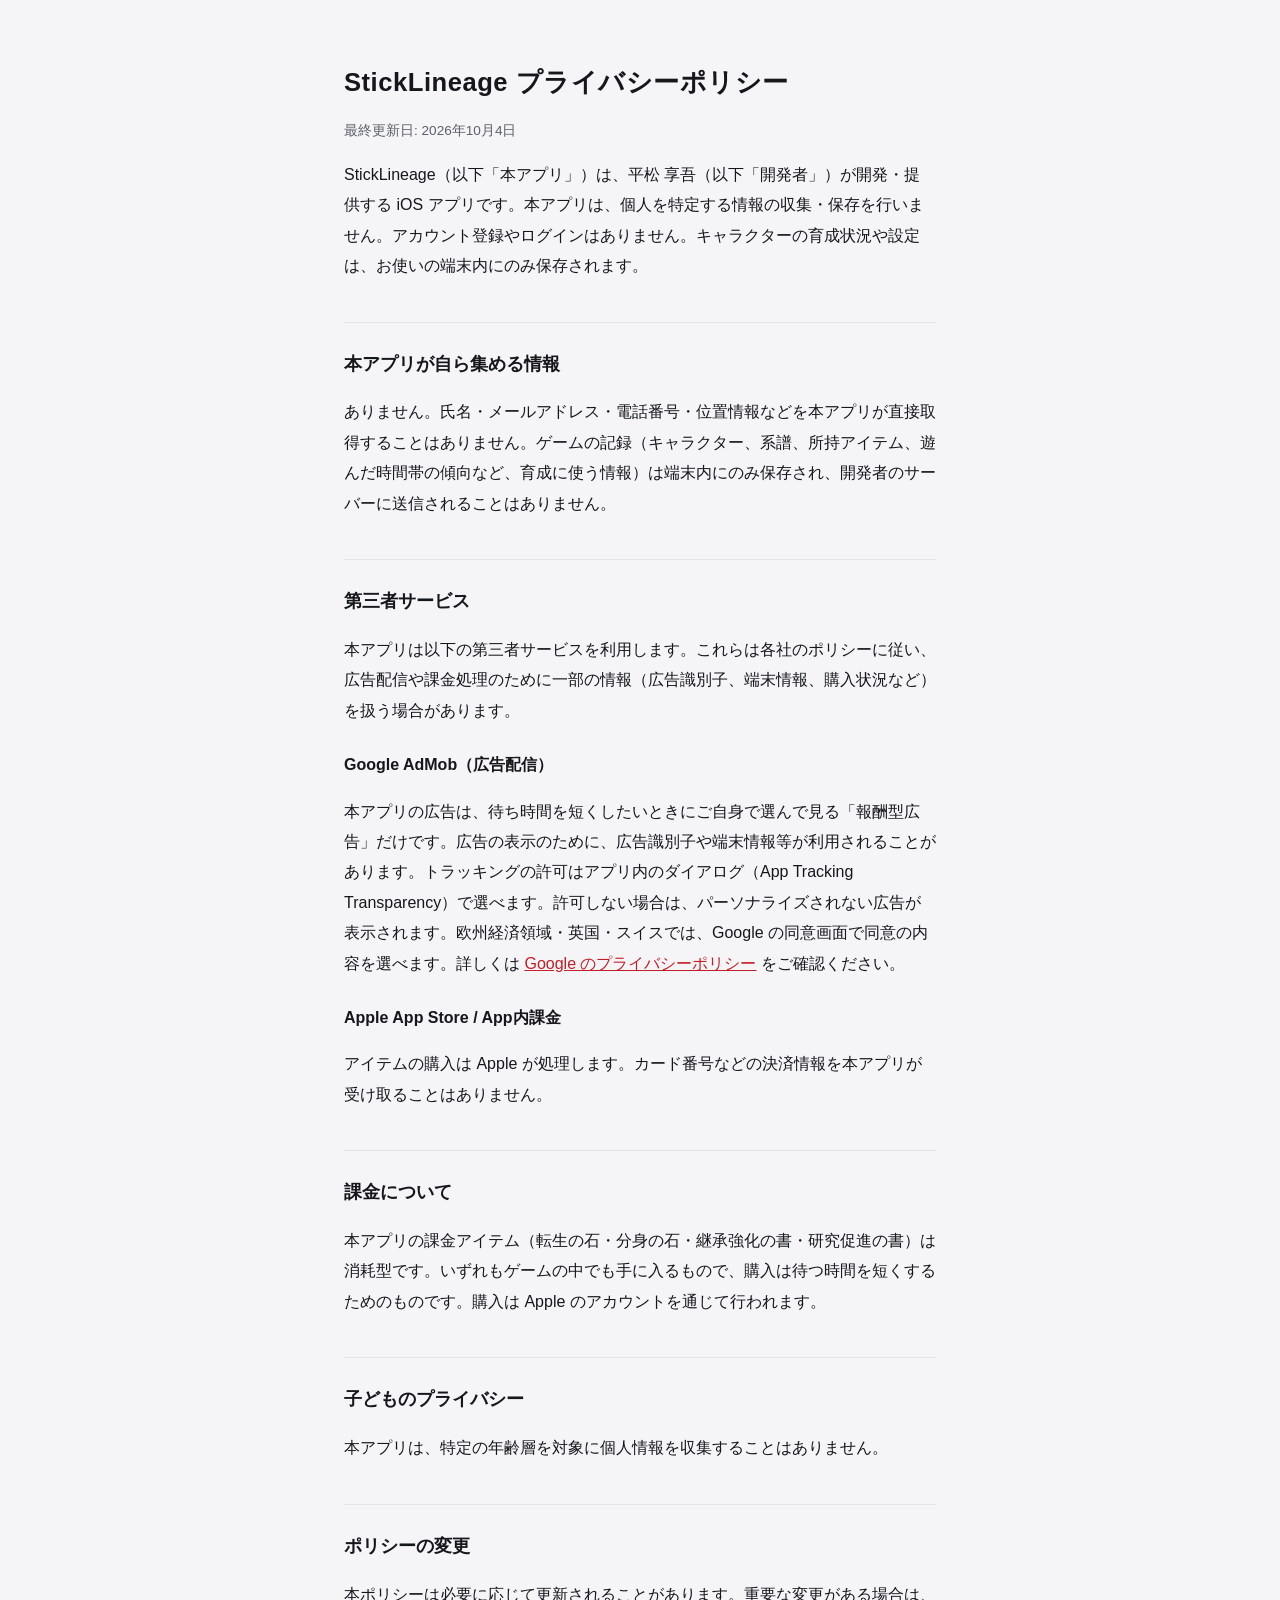
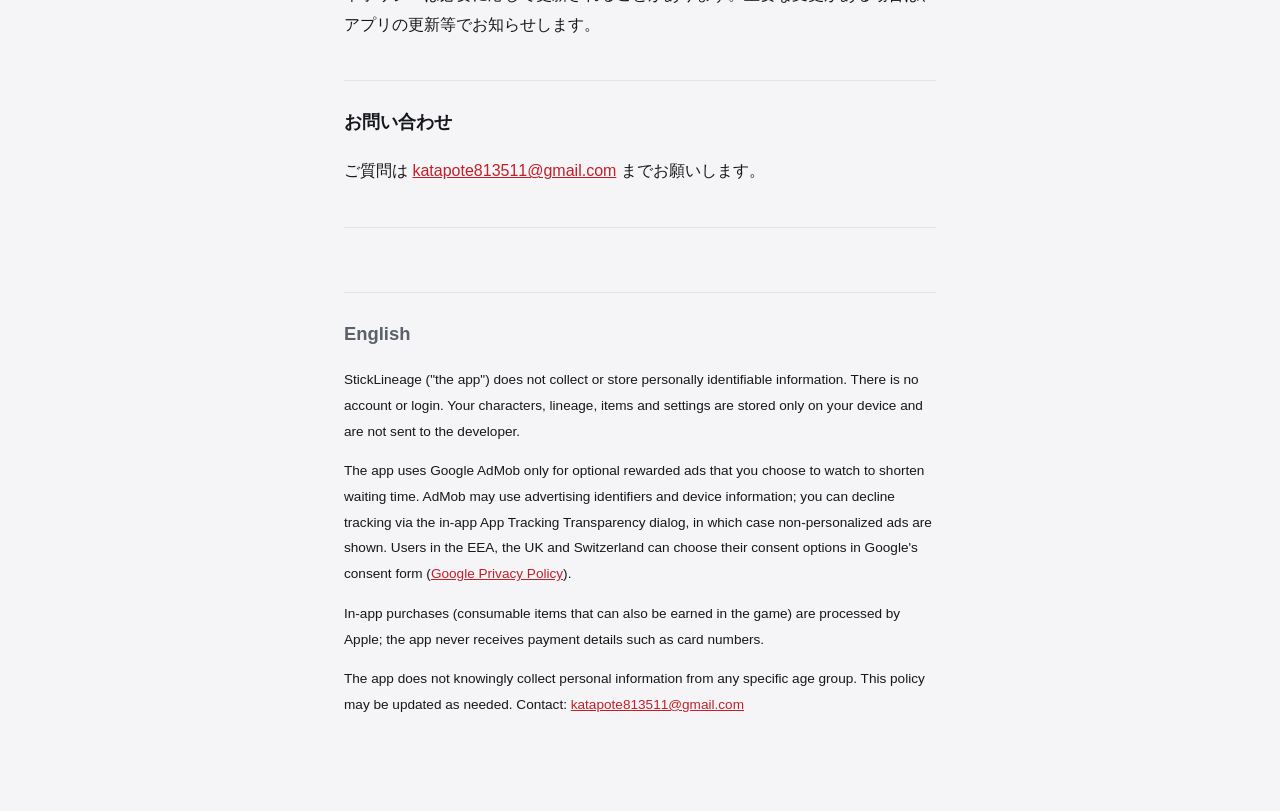
==== privacy.html @ 225fe091 "StickLineage のプライバシーポリシーとサポートページ Co-Authored-By: Claude Opus 5.5 <noreply@anthropic.com>" ====
<!DOCTYPE html>
<html lang="ja">
<head>
<meta charset="utf-8">
<meta name="viewport" content="width=device-width, initial-scale=1">
<title>StickLineage プライバシーポリシー</title>
<link rel="stylesheet" href="_common.css">
</head>
<body>
<main>
<h1>StickLineage プライバシーポリシー</h1>
<p class="meta">最終更新日: 2026年10月4日</p>

<p>StickLineage（以下「本アプリ」）は、平松 享吾（以下「開発者」）が開発・提供する iOS アプリです。本アプリは、個人を特定する情報の収集・保存を行いません。アカウント登録やログインはありません。キャラクターの育成状況や設定は、お使いの端末内にのみ保存されます。</p>

<h2>本アプリが自ら集める情報</h2>
<p>ありません。氏名・メールアドレス・電話番号・位置情報などを本アプリが直接取得することはありません。ゲームの記録（キャラクター、系譜、所持アイテム、遊んだ時間帯の傾向など、育成に使う情報）は端末内にのみ保存され、開発者のサーバーに送信されることはありません。</p>

<h2>第三者サービス</h2>
<p>本アプリは以下の第三者サービスを利用します。これらは各社のポリシーに従い、広告配信や課金処理のために一部の情報（広告識別子、端末情報、購入状況など）を扱う場合があります。</p>

<h3>Google AdMob（広告配信）</h3>
<p>本アプリの広告は、待ち時間を短くしたいときにご自身で選んで見る「報酬型広告」だけです。広告の表示のために、広告識別子や端末情報等が利用されることがあります。トラッキングの許可はアプリ内のダイアログ（App Tracking Transparency）で選べます。許可しない場合は、パーソナライズされない広告が表示されます。欧州経済領域・英国・スイスでは、Google の同意画面で同意の内容を選べます。詳しくは <a href="https://policies.google.com/privacy">Google のプライバシーポリシー</a> をご確認ください。</p>

<h3>Apple App Store / App内課金</h3>
<p>アイテムの購入は Apple が処理します。カード番号などの決済情報を本アプリが受け取ることはありません。</p>

<h2>課金について</h2>
<p>本アプリの課金アイテム（転生の石・分身の石・継承強化の書・研究促進の書）は消耗型です。いずれもゲームの中でも手に入るもので、購入は待つ時間を短くするためのものです。購入は Apple のアカウントを通じて行われます。</p>

<h2>子どものプライバシー</h2>
<p>本アプリは、特定の年齢層を対象に個人情報を収集することはありません。</p>

<h2>ポリシーの変更</h2>
<p>本ポリシーは必要に応じて更新されることがあります。重要な変更がある場合は、アプリの更新等でお知らせします。</p>

<h2>お問い合わせ</h2>
<p>ご質問は <a href="mailto:katapote813511@gmail.com">katapote813511@gmail.com</a> までお願いします。</p>

<div class="lang">
<h2>English</h2>
<p>StickLineage ("the app") does not collect or store personally identifiable information. There is no account or login. Your characters, lineage, items and settings are stored only on your device and are not sent to the developer.</p>
<p>The app uses Google AdMob only for optional rewarded ads that you choose to watch to shorten waiting time. AdMob may use advertising identifiers and device information; you can decline tracking via the in-app App Tracking Transparency dialog, in which case non-personalized ads are shown. Users in the EEA, the UK and Switzerland can choose their consent options in Google's consent form (<a href="https://policies.google.com/privacy">Google Privacy Policy</a>).</p>
<p>In-app purchases (consumable items that can also be earned in the game) are processed by Apple; the app never receives payment details such as card numbers.</p>
<p>The app does not knowingly collect personal information from any specific age group. This policy may be updated as needed. Contact: <a href="mailto:katapote813511@gmail.com">katapote813511@gmail.com</a></p>
</div>
</main>
</body>
</html>
---- _common.css ----
:root {
  --paper: #F5F5F7; --ink: #16171B; --ink2: #5C6069; --rose: #C31F28; --line: #E3E4E8;
}
@media (prefers-color-scheme: dark) {
  :root { --paper: #0B0C10; --ink: #EEF0F4; --ink2: #9AA0AB; --rose: #FF6A72; --line: #262A33; }
}
* { box-sizing: border-box; }
body {
  margin: 0; background: var(--paper); color: var(--ink);
  font-family: "Hiragino Sans", -apple-system, BlinkMacSystemFont, sans-serif;
  line-height: 1.9; font-size: 16px;
}
main { max-width: 40rem; margin: 0 auto; padding: 3rem 1.5rem 5rem; }
h1 { font-size: 1.6rem; line-height: 1.4; letter-spacing: .02em; }
h2 { font-size: 1.15rem; margin-top: 2.5rem; padding-top: 1.5rem; border-top: 1px solid var(--line); }
h3 { font-size: 1rem; margin-top: 1.5rem; }
p, li { color: var(--ink); }
.meta { color: var(--ink2); font-size: .85rem; }
a { color: var(--rose); }
.lang { color: var(--ink2); font-size: .85rem; margin-top: 2.5rem; padding-top: 1.5rem; border-top: 1px solid var(--line); }
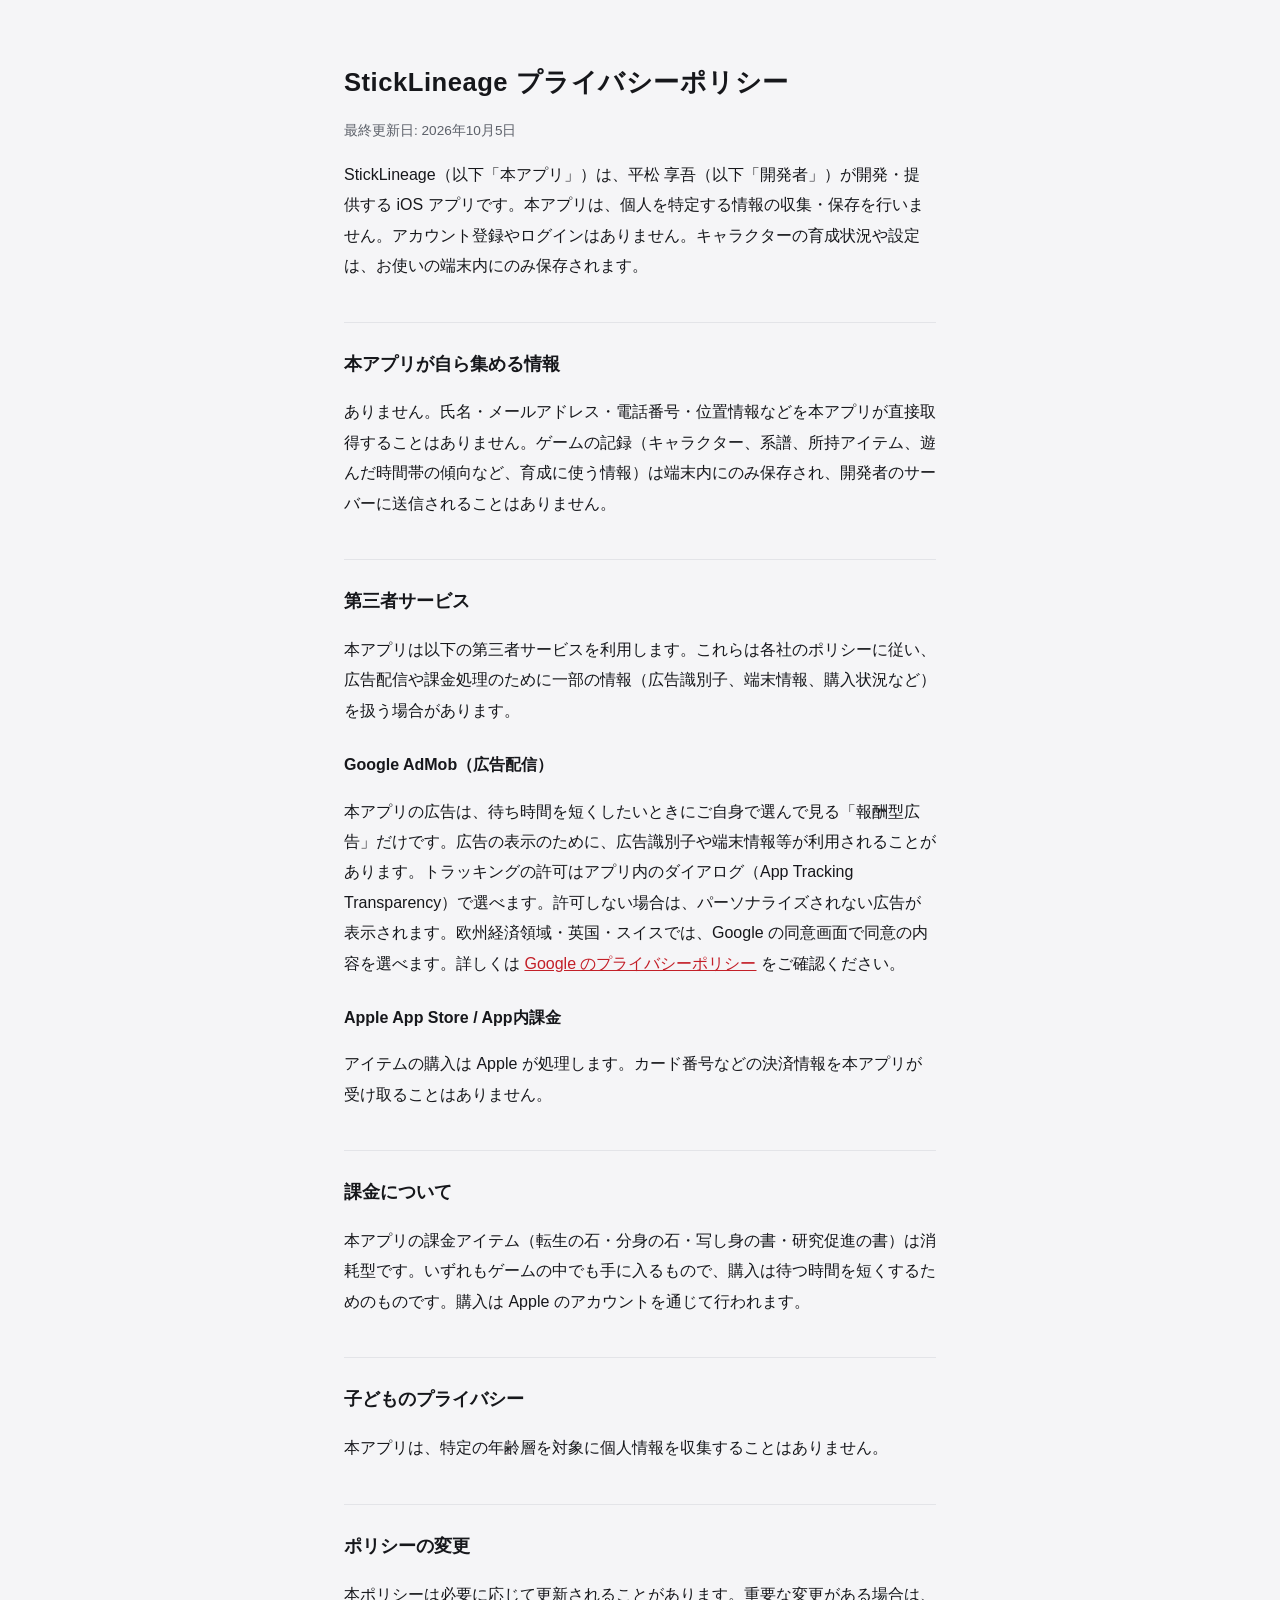
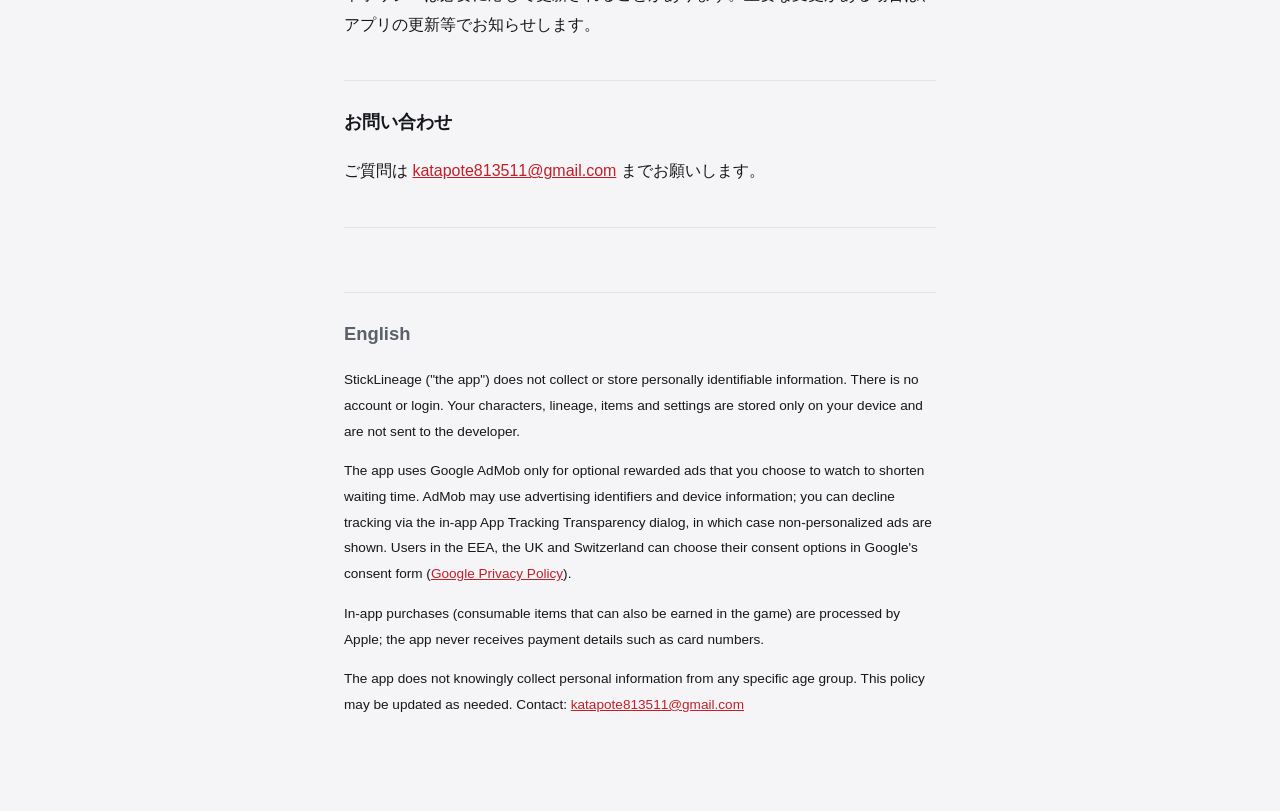
==== commit cf77cac3: "課金アイテム名を写し身の書に変更 Co-Authored-By: Claude Opus 5.5 <noreply@anthropic.com>" ====
--- a/privacy.html
+++ b/privacy.html
@@ -9,7 +9,7 @@
 <body>
 <main>
 <h1>StickLineage プライバシーポリシー</h1>
-<p class="meta">最終更新日: 2026年10月4日</p>
+<p class="meta">最終更新日: 2026年10月5日</p>
 
 <p>StickLineage（以下「本アプリ」）は、平松 享吾（以下「開発者」）が開発・提供する iOS アプリです。本アプリは、個人を特定する情報の収集・保存を行いません。アカウント登録やログインはありません。キャラクターの育成状況や設定は、お使いの端末内にのみ保存されます。</p>
 
@@ -26,7 +26,7 @@
 <p>アイテムの購入は Apple が処理します。カード番号などの決済情報を本アプリが受け取ることはありません。</p>
 
 <h2>課金について</h2>
-<p>本アプリの課金アイテム（転生の石・分身の石・継承強化の書・研究促進の書）は消耗型です。いずれもゲームの中でも手に入るもので、購入は待つ時間を短くするためのものです。購入は Apple のアカウントを通じて行われます。</p>
+<p>本アプリの課金アイテム（転生の石・分身の石・写し身の書・研究促進の書）は消耗型です。いずれもゲームの中でも手に入るもので、購入は待つ時間を短くするためのものです。購入は Apple のアカウントを通じて行われます。</p>
 
 <h2>子どものプライバシー</h2>
 <p>本アプリは、特定の年齢層を対象に個人情報を収集することはありません。</p>
